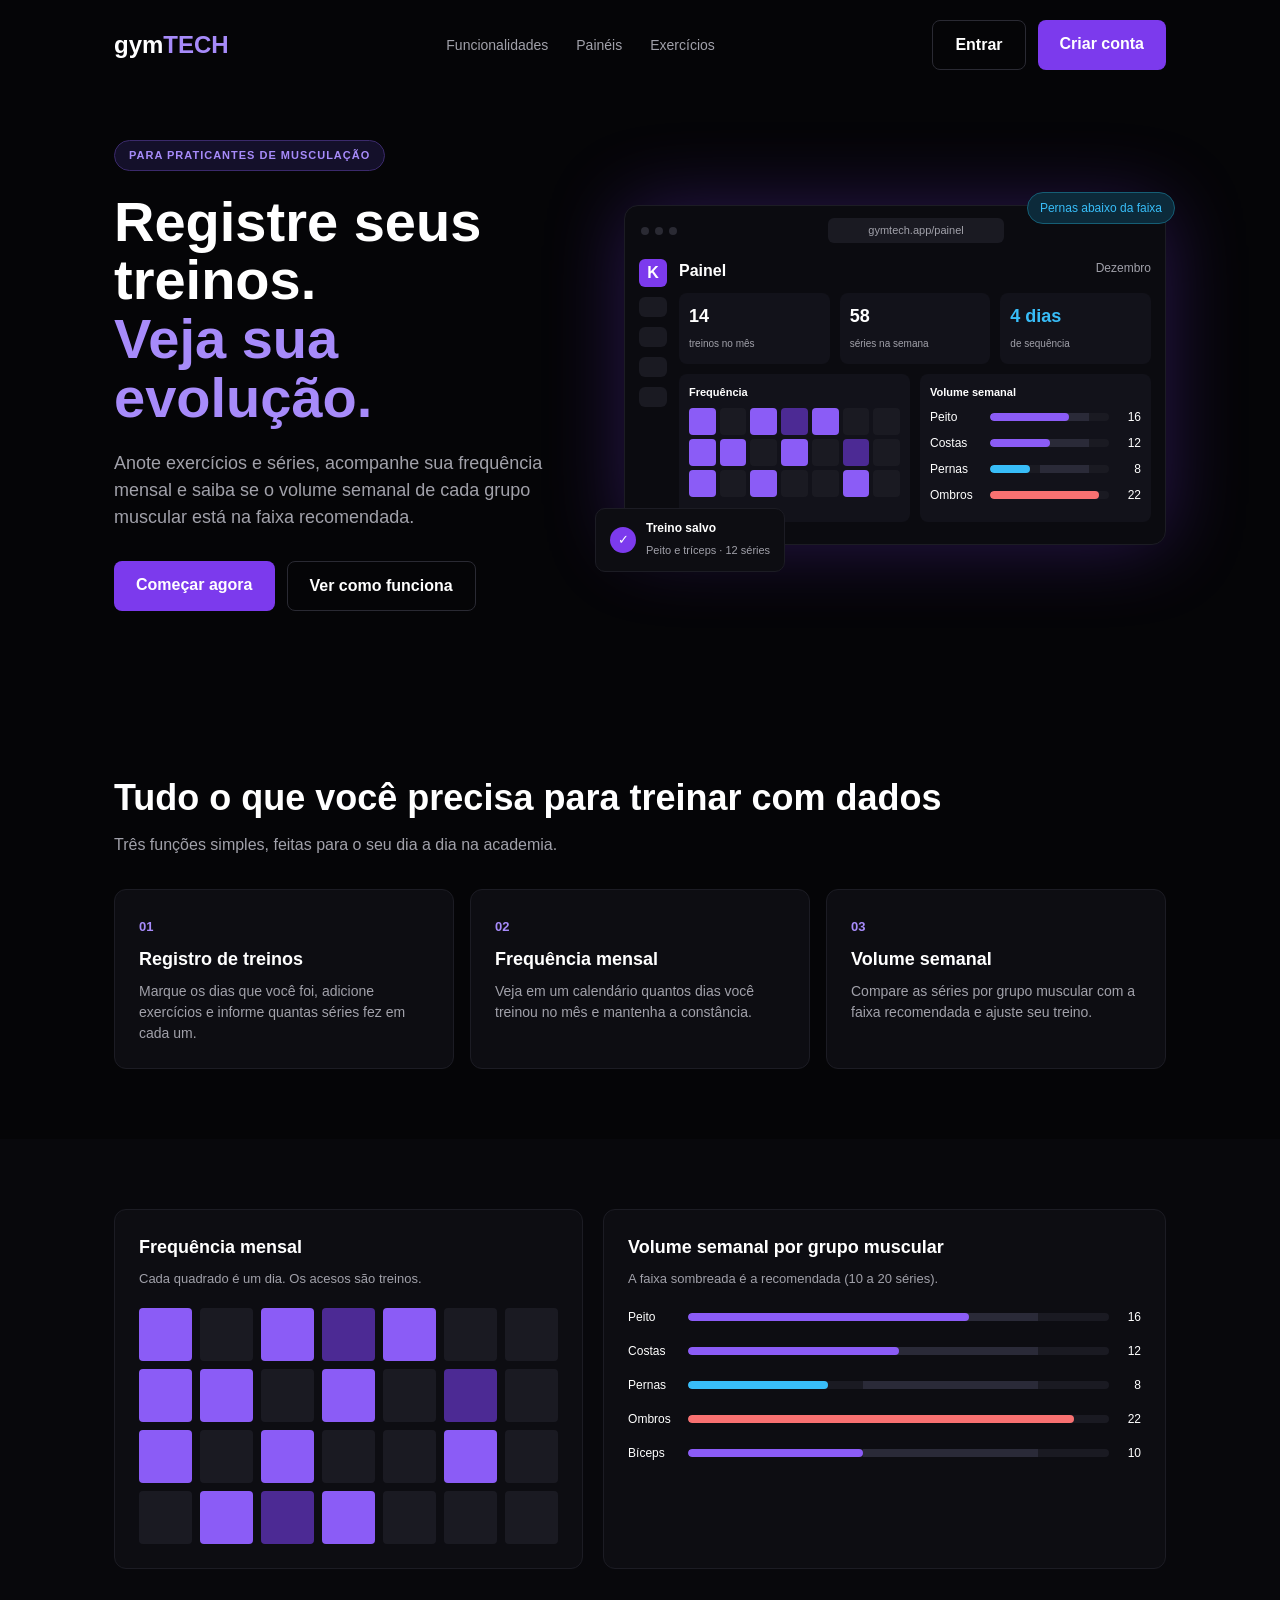
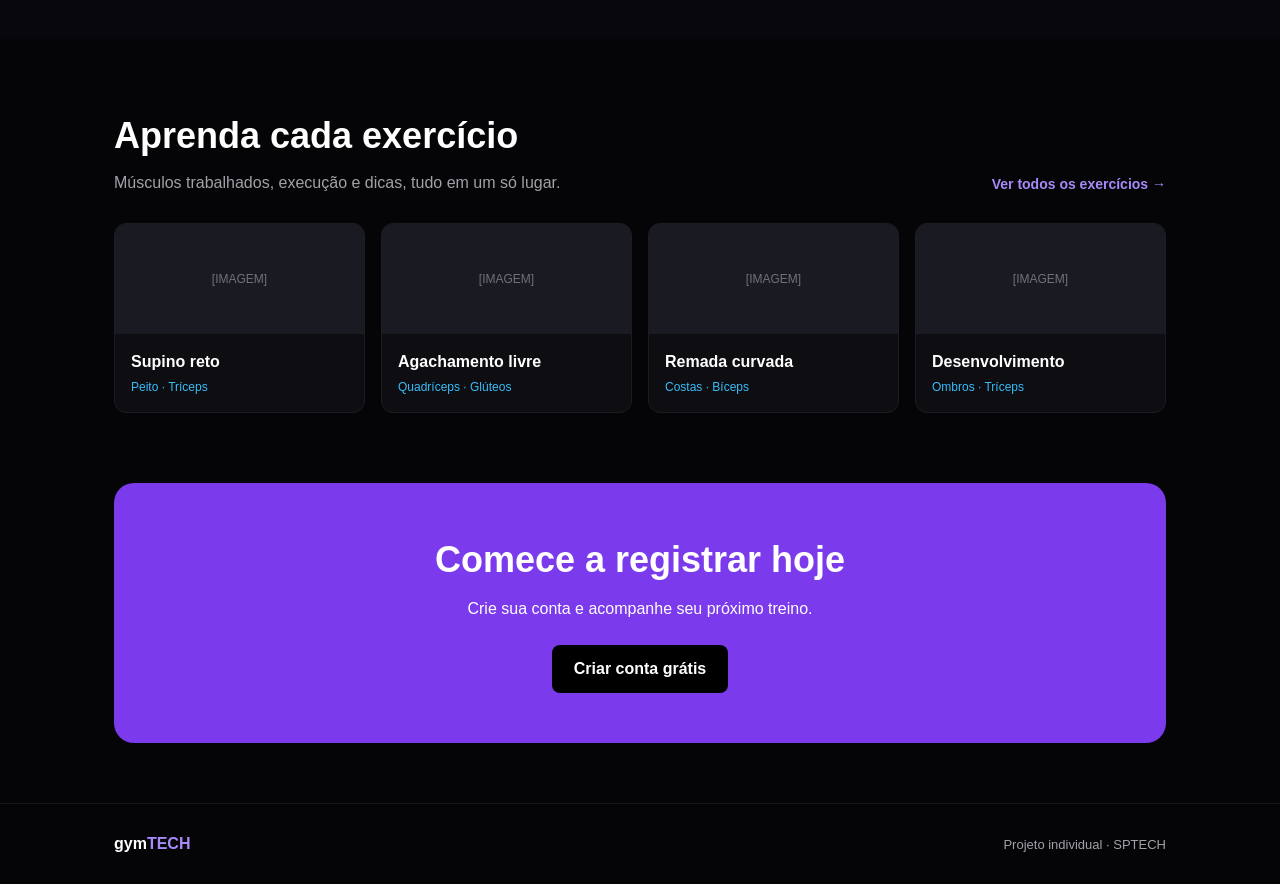
==== index.html @ eb42912d "feat: adicionando tela menu, css e dados mocados" ====
<!DOCTYPE html>
<html lang="pt-BR">

<head>
    <meta charset="UTF-8">
    <meta http-equiv="X-UA-Compatible" content="IE=edge">
    <meta name="viewport" content="width=device-width, initial-scale=1.0">

    <title>gymTECH | Página Inicial</title>

    <script src="./js/sessao.js"></script>

    <link rel="stylesheet" href="./css/style.css">
    <link rel="icon" href="./assets/icon/favicon2.ico">
</head>

<body>
    <!-- MENU -->
    <div class="header">
        <div class="container">
            <a class="titulo" href="index.html">gym<span>TECH</span></a>
            <ul class="navbar">
                <li><a href="#funcionalidades">Funcionalidades</a></li>
                <li><a href="#paineis">Painéis</a></li>
                <li><a href="#exercicios">Exercícios</a></li>
            </ul>
            <div class="auth">
                <a class="btn btn-dark" href="login.html">Entrar</a>
                <a class="btn btn-purple" href="cadastro.html">Criar conta</a>
            </div>
        </div>
    </div>

    <!-- BANNER -->
    <div class="banner">
        <div class="container">
            <div class="banner-text">
                <span class="badge">Para praticantes de musculação</span>
                <h1>Registre seus treinos. <span>Veja sua evolução.</span></h1>
                <p class="lead">Anote exercícios e séries, acompanhe sua frequência mensal e saiba se o volume semanal de cada grupo muscular está na faixa recomendada.</p>
                <div class="hero-buttons">
                    <a class="btn btn-purple" href="cadastro.html">Começar agora</a>
                    <a class="btn btn-dark" href="#funcionalidades">Ver como funciona</a>
                </div>
            </div>

            <div class="mockup">
                <span class="float-badge">Pernas abaixo da faixa</span>

                <div class="mockup-top">
                    <span class="dot"></span>
                    <span class="dot"></span>
                    <span class="dot"></span>
                    <span class="url">gymtech.app/painel</span>
                </div>

                <div class="mockup-main">
                    <div class="mockup-side">
                        <span class="logo-g">K</span>
                        <span class="side-item"></span>
                        <span class="side-item"></span>
                        <span class="side-item"></span>
                        <span class="side-item"></span>
                    </div>

                    <div class="mockup-content">
                        <div class="mockup-head">
                            <strong>Painel</strong>
                            <span>Dezembro</span>
                        </div>

                        <div class="stats">
                            <div class="stat">
                                <strong>14</strong>
                                <span>treinos no mês</span>
                            </div>
                            <div class="stat">
                                <strong>58</strong>
                                <span>séries na semana</span>
                            </div>
                            <div class="stat">
                                <strong class="cyan-text">4 dias</strong>
                                <span>de sequência</span>
                            </div>
                        </div>

                        <div class="mini-panels">
                            <div class="mini-panel">
                                <h4>Frequência</h4>
                                <div class="calendar" id="heroCalendar"></div>
                            </div>
                            <div class="mini-panel">
                                <h4>Volume semanal</h4>
                                <div id="heroVolume"></div>
                            </div>
                        </div>
                    </div>
                </div>

                <div class="toast">
                    <span class="check">✓</span>
                    <div>
                        <strong>Treino salvo</strong>
                        <span>Peito e tríceps · 12 séries</span>
                    </div>
                </div>
            </div>
        </div>
    </div>

    <!-- FUNCIONALIDADES -->
    <div class="social" id="funcionalidades">
        <div class="container">
            <h2>Tudo o que você precisa para treinar com dados</h2>
            <p class="subtitle">Três funções simples, feitas para o seu dia a dia na academia.</p>

            <div class="boxes">
                <div class="box">
                    <span class="number">01</span>
                    <h3>Registro de treinos</h3>
                    <p>Marque os dias que você foi, adicione exercícios e informe quantas séries fez em cada um.</p>
                </div>
                <div class="box">
                    <span class="number">02</span>
                    <h3>Frequência mensal</h3>
                    <p>Veja em um calendário quantos dias você treinou no mês e mantenha a constância.</p>
                </div>
                <div class="box">
                    <span class="number">03</span>
                    <h3>Volume semanal</h3>
                    <p>Compare as séries por grupo muscular com a faixa recomendada e ajuste seu treino.</p>
                </div>
            </div>
        </div>
    </div>

    <!-- PAINÉIS -->
    <div class="panels" id="paineis">
        <div class="container">
            <div class="panel">
                <h3>Frequência mensal</h3>
                <p class="subtitle">Cada quadrado é um dia. Os acesos são treinos.</p>
                <div class="calendar big" id="monthCalendar"></div>
            </div>

            <div class="panel">
                <h3>Volume semanal por grupo muscular</h3>
                <p class="subtitle">A faixa sombreada é a recomendada (10 a 20 séries).</p>
                <div id="panelVolume"></div>
            </div>
        </div>
    </div>

    <!-- EXERCÍCIOS -->
    <div class="exercises" id="exercicios">
        <div class="container">
            <div class="exercises-head">
                <div>
                    <h2>Aprenda cada exercício</h2>
                    <p class="subtitle">Músculos trabalhados, execução e dicas, tudo em um só lugar.</p>
                </div>
                <a class="more" href="simulador.html">Ver todos os exercícios →</a>
            </div>

            <div class="exercise-grid">
                <div class="exercise">
                    <div class="exercise-img">[IMAGEM]</div>
                    <div class="exercise-info">
                        <h3>Supino reto</h3>
                        <p>Peito · Tríceps</p>
                    </div>
                </div>
                <div class="exercise">
                    <div class="exercise-img">[IMAGEM]</div>
                    <div class="exercise-info">
                        <h3>Agachamento livre</h3>
                        <p>Quadríceps · Glúteos</p>
                    </div>
                </div>
                <div class="exercise">
                    <div class="exercise-img">[IMAGEM]</div>
                    <div class="exercise-info">
                        <h3>Remada curvada</h3>
                        <p>Costas · Bíceps</p>
                    </div>
                </div>
                <div class="exercise">
                    <div class="exercise-img">[IMAGEM]</div>
                    <div class="exercise-info">
                        <h3>Desenvolvimento</h3>
                        <p>Ombros · Tríceps</p>
                    </div>
                </div>
            </div>
        </div>
    </div>

    <!-- CHAMADA FINAL -->
    <div class="cta">
        <div class="container">
            <div class="cta-box">
                <h2>Comece a registrar hoje</h2>
                <p>Crie sua conta e acompanhe seu próximo treino.</p>
                <a class="btn btn-black" href="cadastro.html">Criar conta grátis</a>
            </div>
        </div>
    </div>

    <!-- RODAPÉ -->
    <div class="footer">
        <div class="container">
            <a class="titulo" href="index.html">gym<span>TECH</span></a>
            <span>Projeto individual · SPTECH</span>
        </div>
    </div>

    <script>
        // Dados de exemplo (depois virão do banco)
        var weeklyVolume = [
            { muscleGroup: "Peito", sets: 16 },
            { muscleGroup: "Costas", sets: 12 },
            { muscleGroup: "Pernas", sets: 8 },
            { muscleGroup: "Ombros", sets: 22 },
            { muscleGroup: "Bíceps", sets: 10 }
        ];

        // 2 = treino, 1 = treino leve, 0 = sem treino (28 dias, 14 treinos)
        var monthDays = [
            2, 0, 2, 1, 2, 0, 0,
            2, 2, 0, 2, 0, 1, 0,
            2, 0, 2, 0, 0, 2, 0,
            0, 2, 1, 2, 0, 0, 0
        ];

        var chartMax = 24;

        function renderCalendar(elementId, totalDays) {
            var html = "";

            for (var i = 0; i < totalDays; i++) {
                var className = "day";

                if (monthDays[i] == 2) {
                    className += " on";
                } else if (monthDays[i] == 1) {
                    className += " light";
                }

                html += '<span class="' + className + '"></span>';
            }

            document.getElementById(elementId).innerHTML = html;
        }

        function getColor(sets) {
            if (sets < 10) {
                return "cyan";
            }
            if (sets > 20) {
                return "coral";
            }
            return "purple";
        }

        function renderVolume(elementId, totalGroups) {
            var html = "";

            for (var i = 0; i < totalGroups; i++) {
                var width = weeklyVolume[i].sets / chartMax * 100;

                html += '<div class="bar-row">';
                html += '<span class="label">' + weeklyVolume[i].muscleGroup + '</span>';
                html += '<div class="track">';
                html += '<div class="band"></div>';
                html += '<div class="fill ' + getColor(weeklyVolume[i].sets) + '" style="width:' + width + '%"></div>';
                html += '</div>';
                html += '<span class="value">' + weeklyVolume[i].sets + '</span>';
                html += '</div>';
            }

            document.getElementById(elementId).innerHTML = html;
        }

        renderCalendar("heroCalendar", 21);
        renderCalendar("monthCalendar", 28);
        renderVolume("heroVolume", 4);
        renderVolume("panelVolume", 5);
    </script>
</body>

</html>
---- css/style.css ----
/* gymTECH | Página inicial */

* {
    box-sizing: border-box;
    margin: 0;
    padding: 0;
}

body {
    background: #050507;
    color: #fff;
    font-family: Arial, sans-serif;
    line-height: 1.5;
}

ul {
    list-style: none;
}

a {
    color: inherit;
    text-decoration: none;
}

h2 {
    font-size: 36px;
}

h3 {
    font-size: 18px;
}

.container {
    max-width: 1100px;
    margin: 0 auto;
    padding: 0 24px;
}

.subtitle {
    margin-top: 8px;
    color: #a1a1aa;
}

/* Botões */

.btn {
    display: inline-block;
    padding: 12px 22px;
    border-radius: 8px;
    font-weight: bold;
}

.btn-purple { background: #7c3aed; }
.btn-black { background: #000; }
.btn-dark { border: 1px solid #2a2a33; }

/* Cabeçalho e rodapé */

.header {
    padding: 20px 0;
}

.header .container,
.footer .container {
    display: flex;
    align-items: center;
    justify-content: space-between;
}

.titulo {
    font-size: 24px;
    font-weight: bold;
}

.titulo span {
    color: #a78bfa;
}

.navbar {
    display: flex;
    gap: 28px;
    color: #a1a1aa;
    font-size: 14px;
}

.auth {
    display: flex;
    gap: 12px;
}

.footer {
    padding: 28px 0;
    border-top: 1px solid #14141a;
}

.footer .container {
    color: #a1a1aa;
    font-size: 13px;
}

.footer .titulo {
    color: #fff;
    font-size: 16px;
}

/* Banner */

.banner {
    padding: 50px 0 90px;
}

.banner .container {
    display: flex;
    align-items: center;
    gap: 60px;
}

.banner-text {
    flex: 1;
}

.badge {
    display: inline-block;
    padding: 6px 14px;
    border: 1px solid #3b2a6b;
    border-radius: 20px;
    background: #14102a;
    color: #a78bfa;
    font-size: 11px;
    font-weight: bold;
    letter-spacing: 1px;
    text-transform: uppercase;
}

.banner h1 {
    margin: 22px 0;
    font-size: 56px;
    line-height: 1.05;
}

.banner h1 span {
    display: block;
    color: #a78bfa;
}

.lead {
    color: #a1a1aa;
    font-size: 18px;
}

.hero-buttons {
    display: flex;
    gap: 12px;
    margin-top: 30px;
}

/* Painel de exemplo */

.mockup {
    position: relative;
    flex: 1.2;
    background: #0b0b10;
    border: 1px solid #1c1c24;
    border-radius: 14px;
    box-shadow: 0 0 80px rgba(124, 58, 237, 0.3);
}

.mockup-top {
    display: flex;
    align-items: center;
    gap: 6px;
    padding: 12px 16px;
}

.dot {
    width: 8px;
    height: 8px;
    border-radius: 50%;
    background: #2a2a33;
}

.url {
    margin: 0 auto;
    padding: 4px 40px;
    border-radius: 6px;
    background: #1a1a22;
    color: #a1a1aa;
    font-size: 11px;
}

.mockup-main {
    display: flex;
    gap: 12px;
    padding: 4px 14px 22px;
}

.mockup-side {
    display: flex;
    flex-direction: column;
    gap: 10px;
}

.logo-g,
.side-item {
    width: 28px;
    border-radius: 6px;
}

.logo-g {
    height: 28px;
    background: #7c3aed;
    text-align: center;
    line-height: 28px;
    font-weight: bold;
}

.side-item {
    height: 20px;
    background: #1a1a22;
}

.mockup-content {
    flex: 1;
}

.mockup-head {
    display: flex;
    justify-content: space-between;
    margin-bottom: 10px;
}

.mockup-head span {
    color: #a1a1aa;
    font-size: 12px;
}

.stats,
.mini-panels {
    display: grid;
    gap: 10px;
}

.stats {
    grid-template-columns: repeat(3, 1fr);
    margin-bottom: 10px;
}

.mini-panels {
    grid-template-columns: 1fr 1fr;
}

.stat,
.mini-panel {
    padding: 10px;
    border-radius: 8px;
    background: #12121a;
}

.stat strong {
    display: block;
    font-size: 18px;
}

.stat span {
    color: #a1a1aa;
    font-size: 10px;
}

.cyan-text {
    color: #38bdf8;
}

.mini-panel h4 {
    margin-bottom: 8px;
    font-size: 11px;
}

.float-badge {
    position: absolute;
    top: -14px;
    right: -10px;
    padding: 6px 12px;
    border: 1px solid #155e75;
    border-radius: 20px;
    background: #0c2a3a;
    color: #38bdf8;
    font-size: 12px;
}

.toast {
    position: absolute;
    left: -30px;
    bottom: -28px;
    display: flex;
    align-items: center;
    gap: 10px;
    padding: 10px 14px;
    border: 1px solid #1c1c24;
    border-radius: 10px;
    background: #0d0d12;
}

.check {
    width: 26px;
    height: 26px;
    border-radius: 50%;
    background: #7c3aed;
    text-align: center;
    line-height: 26px;
    font-size: 13px;
}

.toast strong {
    display: block;
    font-size: 12px;
}

.toast div span {
    color: #a1a1aa;
    font-size: 11px;
}

/* Calendário */

.calendar {
    display: grid;
    grid-template-columns: repeat(7, 1fr);
    gap: 4px;
}

.calendar.big {
    gap: 8px;
}

.day {
    aspect-ratio: 1;
    border-radius: 4px;
    background: #1a1a22;
}

.day.on { background: #8b5cf6; }
.day.light { background: #4c2a94; }

/* Barras de volume */

.bar-row {
    display: flex;
    align-items: center;
    gap: 10px;
    margin-bottom: 8px;
    font-size: 12px;
}

.label {
    width: 50px;
}

.value {
    width: 22px;
    text-align: right;
}

.track {
    position: relative;
    flex: 1;
    height: 8px;
    border-radius: 4px;
    background: #1a1a22;
    overflow: hidden;
}

/* faixa recomendada: 10 a 20 séries, de um máximo de 24 */
.band {
    position: absolute;
    top: 0;
    bottom: 0;
    left: 41.6%;
    width: 41.6%;
    background: #2a2a38;
}

.fill {
    position: absolute;
    top: 0;
    bottom: 0;
    left: 0;
    border-radius: 4px;
}

.fill.purple { background: #8b5cf6; }
.fill.cyan { background: #38bdf8; }
.fill.coral { background: #f87171; }

/* Seções */

.social,
.panels,
.exercises {
    padding: 70px 0;
}

.boxes {
    display: grid;
    grid-template-columns: repeat(3, 1fr);
    gap: 16px;
    margin-top: 32px;
}

.box,
.panel,
.exercise {
    border: 1px solid #1c1c24;
    border-radius: 12px;
    background: #0d0d12;
}

.box,
.panel {
    padding: 24px;
}

.number {
    color: #a78bfa;
    font-size: 13px;
    font-weight: bold;
}

.box h3 {
    margin: 8px 0;
}

.box p {
    color: #a1a1aa;
    font-size: 14px;
}

/* Painéis */

.panels {
    background: #08080c;
}

.panels .container {
    display: grid;
    grid-template-columns: 1fr 1.2fr;
    gap: 20px;
}

.panel .subtitle {
    margin-bottom: 20px;
    font-size: 13px;
}

.panel .bar-row {
    margin-bottom: 16px;
}

/* Exercícios */

.exercises-head {
    display: flex;
    align-items: flex-end;
    justify-content: space-between;
    margin-bottom: 28px;
}

.more {
    color: #a78bfa;
    font-size: 14px;
    font-weight: bold;
}

.exercise-grid {
    display: grid;
    grid-template-columns: repeat(4, 1fr);
    gap: 16px;
}

.exercise {
    overflow: hidden;
}

.exercise-img {
    display: flex;
    align-items: center;
    justify-content: center;
    height: 110px;
    background: #1a1a22;
    color: #71717a;
    font-size: 12px;
}

.exercise-img img {
    width: 100%;
    height: 100%;
    object-fit: cover;
}

.exercise-info {
    padding: 16px;
}

.exercise-info h3 {
    font-size: 16px;
}

.exercise-info p {
    margin-top: 4px;
    color: #38bdf8;
    font-size: 12px;
}

/* Chamada final */

.cta {
    padding-bottom: 60px;
}

.cta-box {
    padding: 50px 24px;
    border-radius: 20px;
    background: #7c3aed;
    text-align: center;
}

.cta-box p {
    margin: 10px 0 24px;
}
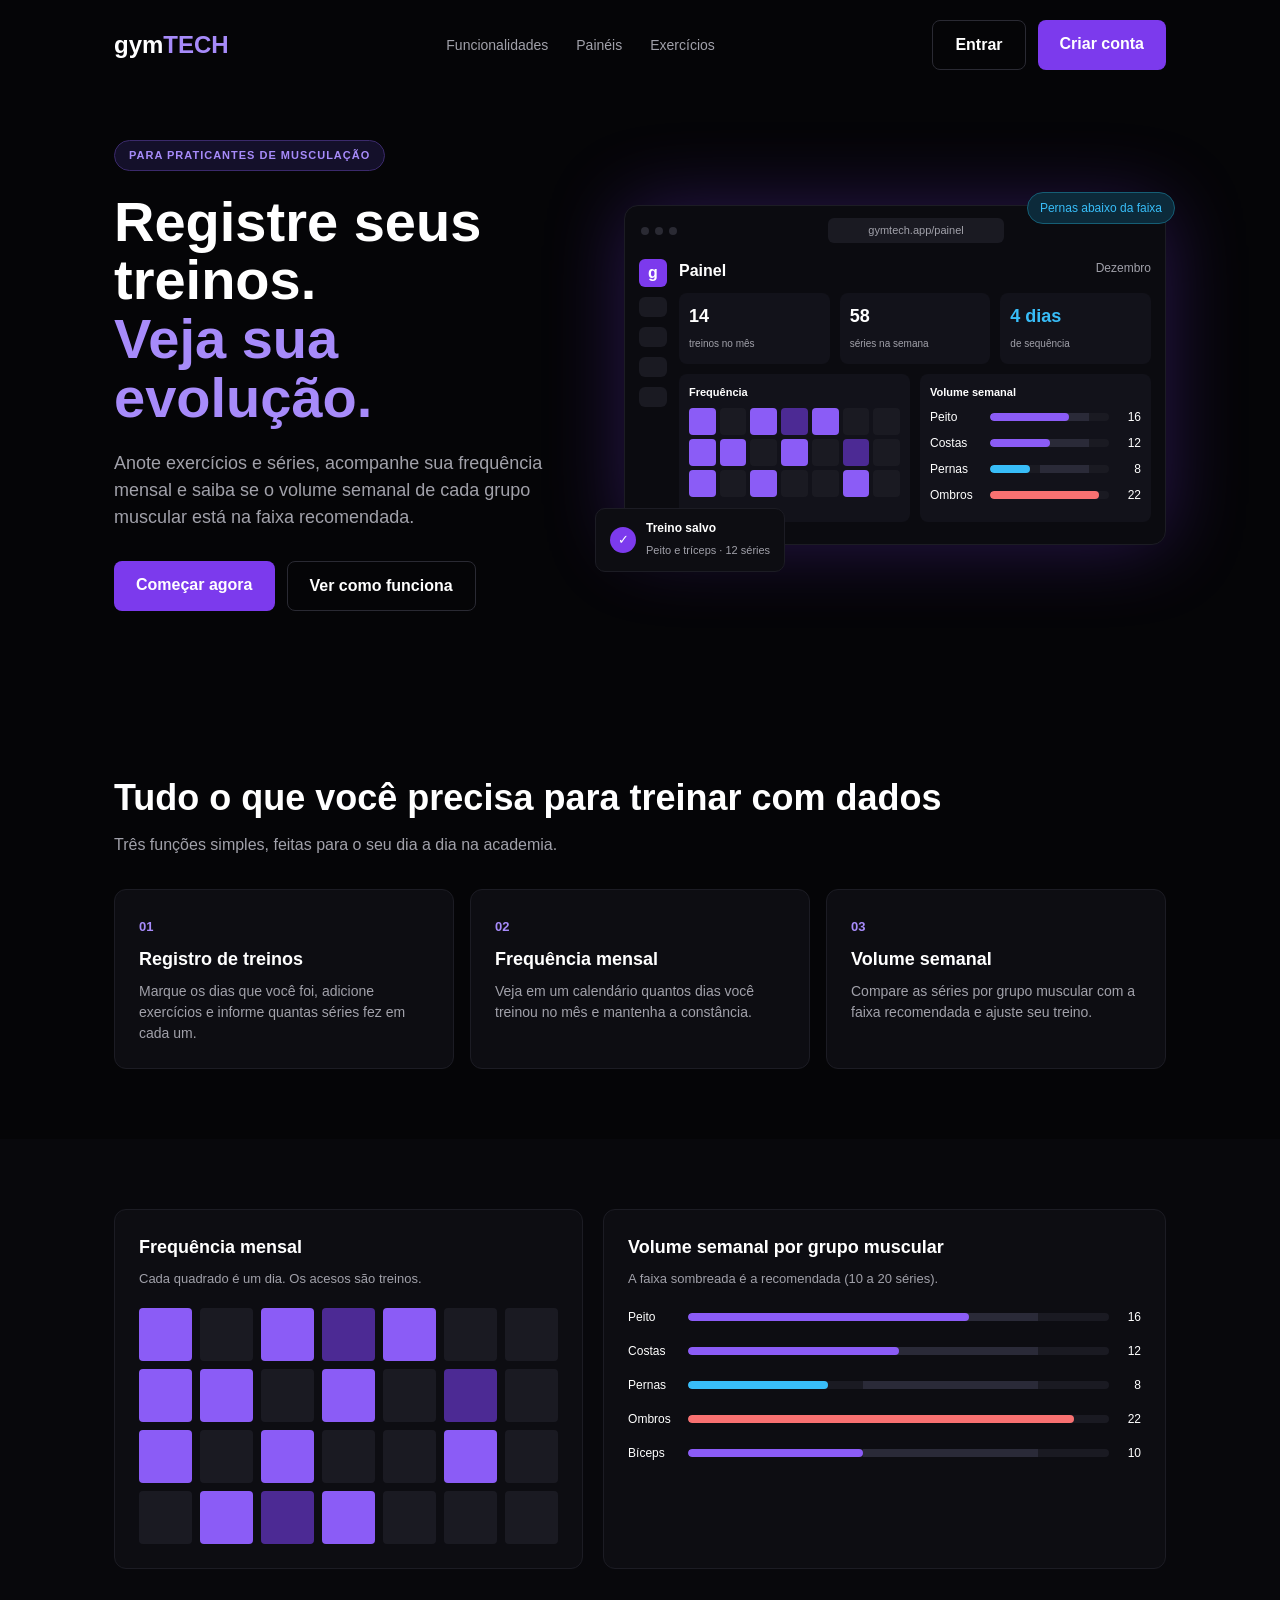
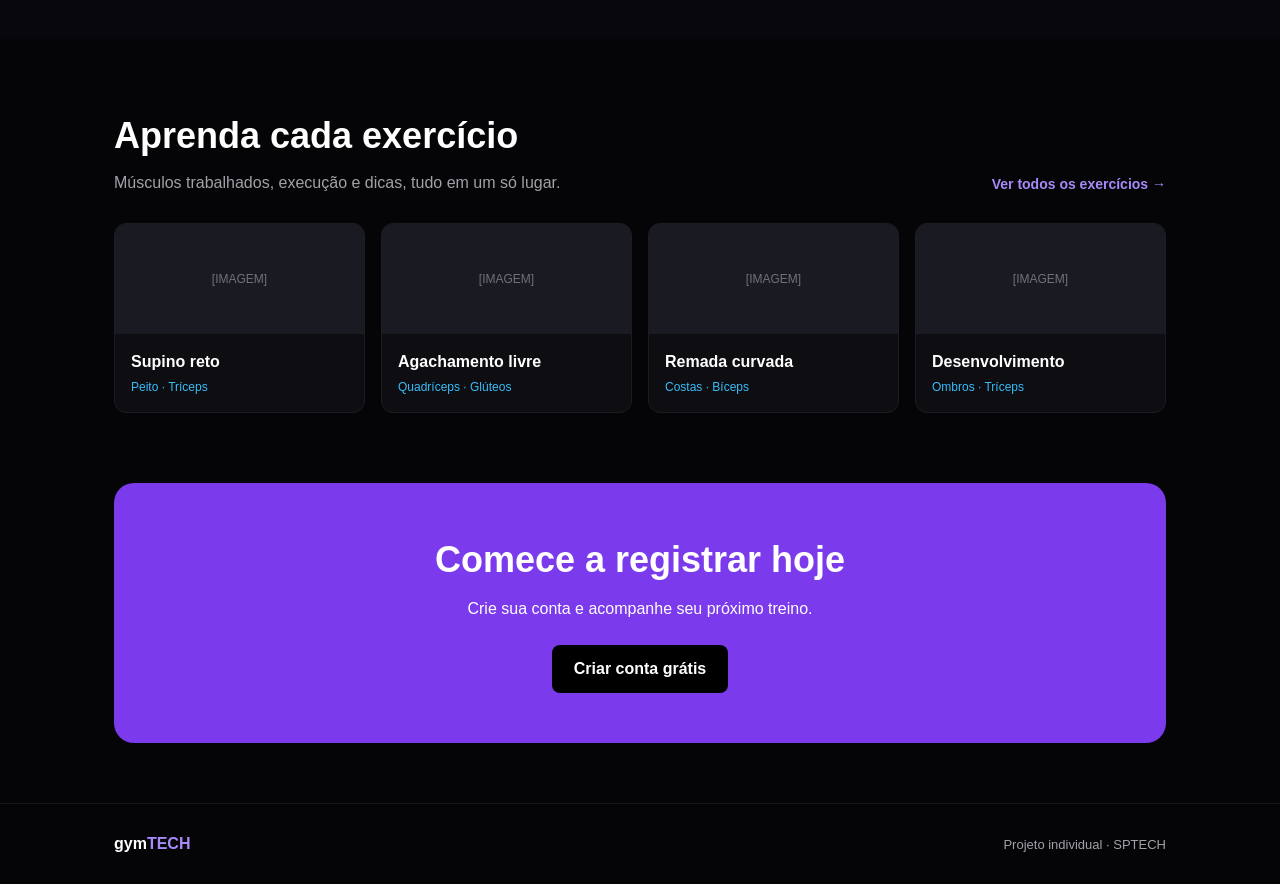
==== commit 7f685cf5: "fix: arrumando variaveis de cadastro e login" ====
--- a/index.html
+++ b/index.html
@@ -5,15 +5,10 @@
     <meta charset="UTF-8">
     <meta http-equiv="X-UA-Compatible" content="IE=edge">
     <meta name="viewport" content="width=device-width, initial-scale=1.0">
-
     <title>gymTECH | Página Inicial</title>
-
     <script src="./js/sessao.js"></script>
-
     <link rel="stylesheet" href="./css/style.css">
-    <link rel="icon" href="./assets/icon/favicon2.ico">
 </head>
-
 <body>
     <!-- MENU -->
     <div class="header">
@@ -56,7 +51,7 @@
 
                 <div class="mockup-main">
                     <div class="mockup-side">
-                        <span class="logo-g">K</span>
+                        <span class="logo-g">g</span>
                         <span class="side-item"></span>
                         <span class="side-item"></span>
                         <span class="side-item"></span>
@@ -287,5 +282,4 @@
         renderVolume("panelVolume", 5);
     </script>
 </body>
-
 </html>
